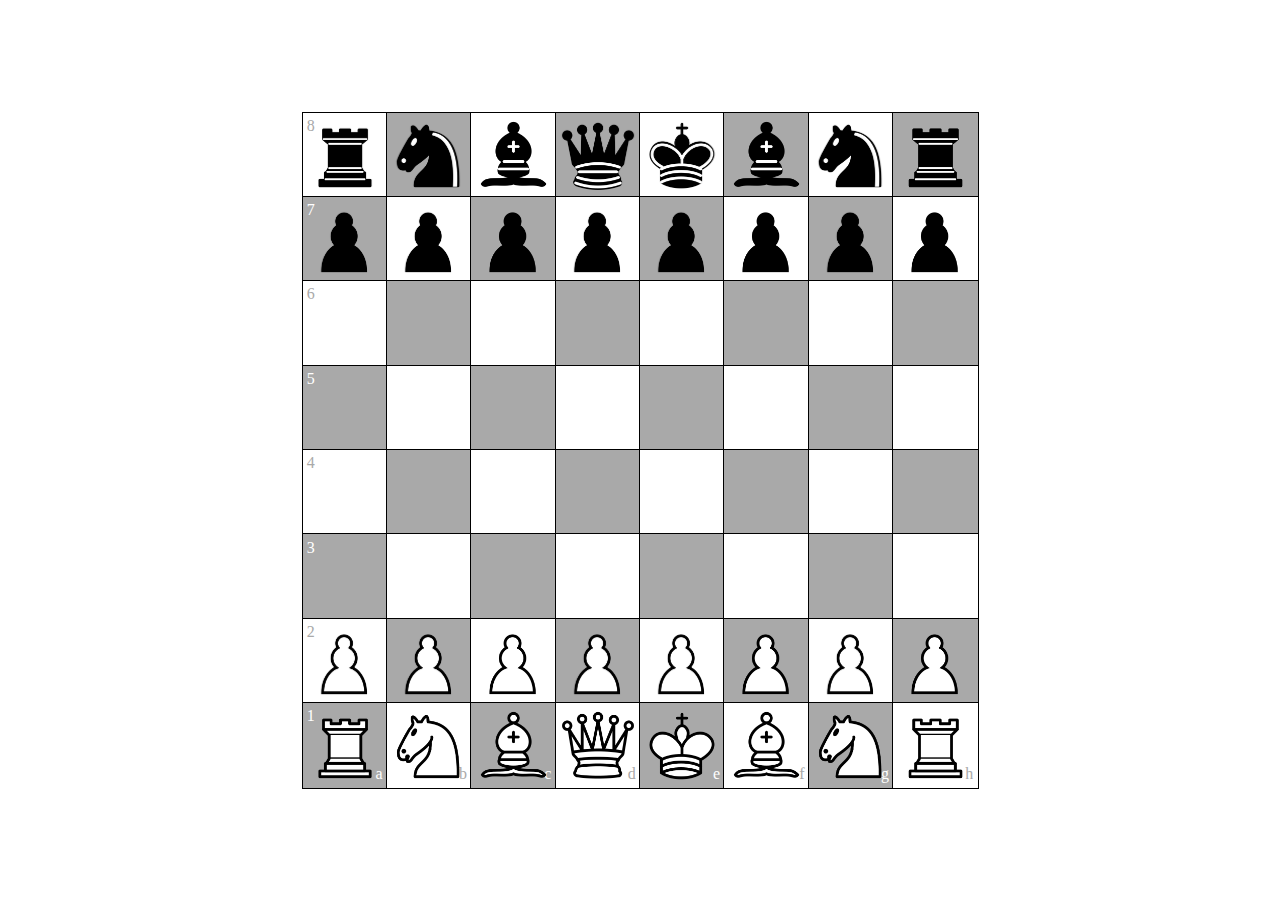
==== docs/index.html @ 194cc3e2 "Created file structure compliant with Jekyll publishing system. More information can be found here: " ====
<!DOCTYPE html>
<html lang="en">
<head>
    <meta charset="UTF-8">
    <meta name="viewport" content="width=device-width, initial-scale=1.0">
    <title>Simple Chess</title>
    <link rel="icon" href="assets/images/favicon.ico" type="image/x-icon" >
    <link rel="stylesheet" href="assets/css/styles.css" type="text/css">
</head>
<body>
    <div id="board"></div>
    <!--    .js files with import and export statements require type="module" to function properly.
            https://www.javascripttutorial.net/es6-modules/
    -->
    <script src="assets/script/board.js" type="module"></script>
</body>
</html>
---- docs/assets/css/styles.css ----
body{
    margin: 0px;
    padding: 0px;
}

/*  Link for explanation of CSS Grid: 
    https://css-tricks.com/snippets/css/complete-guide-grid/#aa-introduction-to-css-grid 
*/
#board{
    --board-size: min(75vw, 75vh);
    width: var(--board-size);
    height: var(--board-size);
    display: grid;
    grid-template: repeat(8, 1fr) / repeat(8, 1fr);
    grid-auto-flow: row;
    gap: 0px 0px;
    -webkit-user-select: none; /* Safari compatibility */
    user-select: none;
    position: absolute;
    top: 0px;
    left: 0px;
    bottom: 0px;
    right: 0px;
    margin: auto;
}

.square{
    outline: solid 1px black;
    position: relative;
    grid-row: auto / span 1;
    grid-column: auto / span 1;
}

.square.light{
    background-color: white;
}

.square.dark{
    background-color: darkgray;
}

/*  Link to position to top left and top right of container: 
    https://techstacker.com/put-elements-bottom-container-css/ 
 */
.label{
    margin: 5%;
    position: absolute;
    font-size: min(16px, 5cqw);
}

.square.light > .label{
    color: darkgray;
}

.square.dark > .label{
    color: white;
}

.label.row{
    top: 0px;
    left: 0px;
}

.label.column{
    bottom: 0px;
    right: 0px;
}

/*  Link with spritesheets in CSS
    https://www.tutorialstonight.com/background-image-in-css#how-to-add
    https://stackoverflow.com/questions/2430206/how-can-i-scale-an-image-in-a-css-sprite#answer-56664704
    Honestly, I still do not understand why this works, but it does.
*/
.sprite{
    background-image: url("/images/ChessMenSpriteSheet.png");
    background-repeat: no-repeat;
    width: 100%;
    height: 100%;
    background-size: 600% 200%;
    z-index: initial;
    position: absolute;
    top: 0px;
    left: 0px;
}

.white{
    background-position-y: 0%;
}

.black{
    background-position-y: 100%;
}

.king{
    background-position-x: 0%;
}

.queen{
    background-position-x: 20%;
}

.bishop{
    background-position-x: 40%;
}

.knight{
    background-position-x: 60%;
}

.rook{
    background-position-x: 80%;
}

.pawn{
    background-position-x: 100%;
}

/*  Useful cursor effects for usability purposes
    https://developer.mozilla.org/en-US/docs/Web/CSS/cursor
*/
#board:hover{
    cursor: default;
}

.square:has(> .sprite):hover{
    cursor: grab;
}

.sprite.selected{
    position: absolute;
    z-index: 1;
}
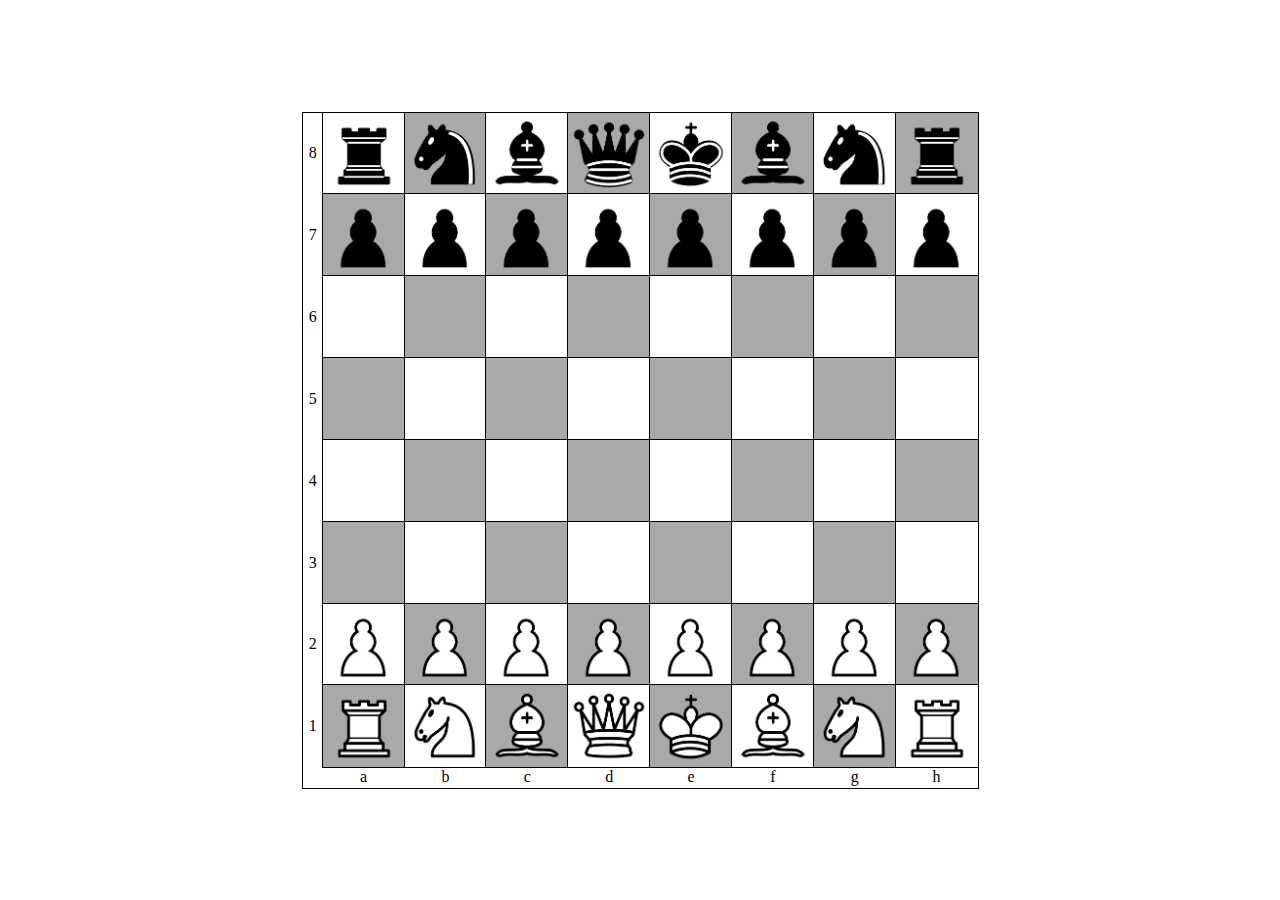
==== commit 5574ec37: "The row and column labels appear on the side of the board so that they are visible at all times inst" ====
--- a/docs/index.html
+++ b/docs/index.html
@@ -8,10 +8,16 @@
     <link rel="stylesheet" href="assets/css/styles.css" type="text/css">
 </head>
 <body>
-    <div id="board"></div>
-    <!--    .js files with import and export statements require type="module" to function properly.
-            https://www.javascripttutorial.net/es6-modules/
+    <div id="board-container">
+        <div id="row-label-container"></div>
+        <div id="column-label-container"></div>
+        <div id="turn-container"></div>
+        <div id="board"></div>
+    </div>
+    <!--    
+    .js files with import and export statements require type="module" to function properly.
+    https://www.javascripttutorial.net/es6-modules/
     -->
-    <script src="assets/script/board.js" type="module"></script>
+    <script src="assets/script/front-back.js" type="module"></script>
 </body>
 </html>--- a/docs/assets/css/styles.css
+++ b/docs/assets/css/styles.css
@@ -3,25 +3,62 @@
     padding: 0px;
 }
 
-/*  Link for explanation of CSS Grid: 
-    https://css-tricks.com/snippets/css/complete-guide-grid/#aa-introduction-to-css-grid 
+/*  
+Link for explanation of CSS Grid: 
+https://css-tricks.com/snippets/css/complete-guide-grid/#aa-introduction-to-css-grid 
+
+Information about CSS Subgrid:
+https://catalincodes.com/posts/one-problem-solved-with-css-subgrid
 */
-#board{
-    --board-size: min(75vw, 75vh);
-    width: var(--board-size);
-    height: var(--board-size);
+#board-container{
+    width: 75vmin;
+    height: 75vmin;
+    border: solid 1px black;
     display: grid;
-    grid-template: repeat(8, 1fr) / repeat(8, 1fr);
-    grid-auto-flow: row;
+    grid-template-rows: 97% 3%;
+    grid-template-columns: 3% 97%;
     gap: 0px 0px;
     -webkit-user-select: none; /* Safari compatibility */
     user-select: none;
     position: absolute;
     top: 0px;
+    bottom: 0px;
     left: 0px;
-    bottom: 0px;
     right: 0px;
     margin: auto;
+}
+
+#row-label-container{
+    position: relative;
+    grid-row: 1 / span 1;
+    grid-column: 1 / span 1;
+    display: grid;
+    grid-template: repeat(8, 1fr) / 100%;
+    grid-auto-flow: column;
+}
+
+#column-label-container{
+    position: relative;
+    grid-row: 2 / span 1;
+    grid-column: 2 / span 1;
+    display: grid;
+    grid-template: 100% / repeat(8, 1fr);
+    grid-auto-flow: row;
+}
+
+#turn-container{
+    position: relative;
+    grid-row: 2 / span 1;
+    grid-column: 1 / span 1;
+}
+
+#board{
+    position: relative;
+    grid-row: 1 / span 1;
+    grid-column: 2 / span 1;
+    display: grid;
+    grid-template: repeat(8, 1fr) / repeat(8, 1fr);
+    grid-auto-flow: row;
 }
 
 .square{
@@ -39,48 +76,46 @@
     background-color: darkgray;
 }
 
-/*  Link to position to top left and top right of container: 
-    https://techstacker.com/put-elements-bottom-container-css/ 
- */
-.label{
-    margin: 5%;
-    position: absolute;
-    font-size: min(16px, 5cqw);
+.square.highlighted{
+    background-color: rgba(152, 255, 152, 0.5);
 }
 
-.square.light > .label{
-    color: darkgray;
+/*  
+Link to position to top left and top right of container: 
+https://techstacker.com/put-elements-bottom-container-css/ 
+*/
+.label{
+    position: relative;
+    grid-row: auto / span 1;
+    grid-column: auto / span 1;
+    font-size: 16px;
+    top: 0px;
+    bottom: 0px;
+    left: 0px;
+    right: 0px;
+    margin: auto;
 }
 
-.square.dark > .label{
-    color: white;
-}
-
-.label.row{
+/*  
+Link with spritesheets in CSS
+https://www.tutorialstonight.com/background-image-in-css#how-to-add
+https://stackoverflow.com/questions/2430206/how-can-i-scale-an-image-in-a-css-sprite#answer-56664704
+*/
+.sprite{
+    background-image: url("../images/ChessMenSpriteSheet.png");
+    background-repeat: no-repeat;
+    width: 100%;
+    height: 100%;
+    background-size: 600% 200%;
+    z-index: 0;
+    position: absolute;
     top: 0px;
     left: 0px;
 }
 
-.label.column{
-    bottom: 0px;
-    right: 0px;
-}
-
-/*  Link with spritesheets in CSS
-    https://www.tutorialstonight.com/background-image-in-css#how-to-add
-    https://stackoverflow.com/questions/2430206/how-can-i-scale-an-image-in-a-css-sprite#answer-56664704
-    Honestly, I still do not understand why this works, but it does.
-*/
-.sprite{
-    background-image: url("/images/ChessMenSpriteSheet.png");
-    background-repeat: no-repeat;
-    width: 100%;
-    height: 100%;
-    background-size: 600% 200%;
-    z-index: initial;
+.sprite.selected{
     position: absolute;
-    top: 0px;
-    left: 0px;
+    z-index: 1;
 }
 
 .white{
@@ -115,8 +150,9 @@
     background-position-x: 100%;
 }
 
-/*  Useful cursor effects for usability purposes
-    https://developer.mozilla.org/en-US/docs/Web/CSS/cursor
+/*  
+Useful cursor effects for usability purposes
+https://developer.mozilla.org/en-US/docs/Web/CSS/cursor
 */
 #board:hover{
     cursor: default;
@@ -124,9 +160,4 @@
 
 .square:has(> .sprite):hover{
     cursor: grab;
-}
-
-.sprite.selected{
-    position: absolute;
-    z-index: 1;
 }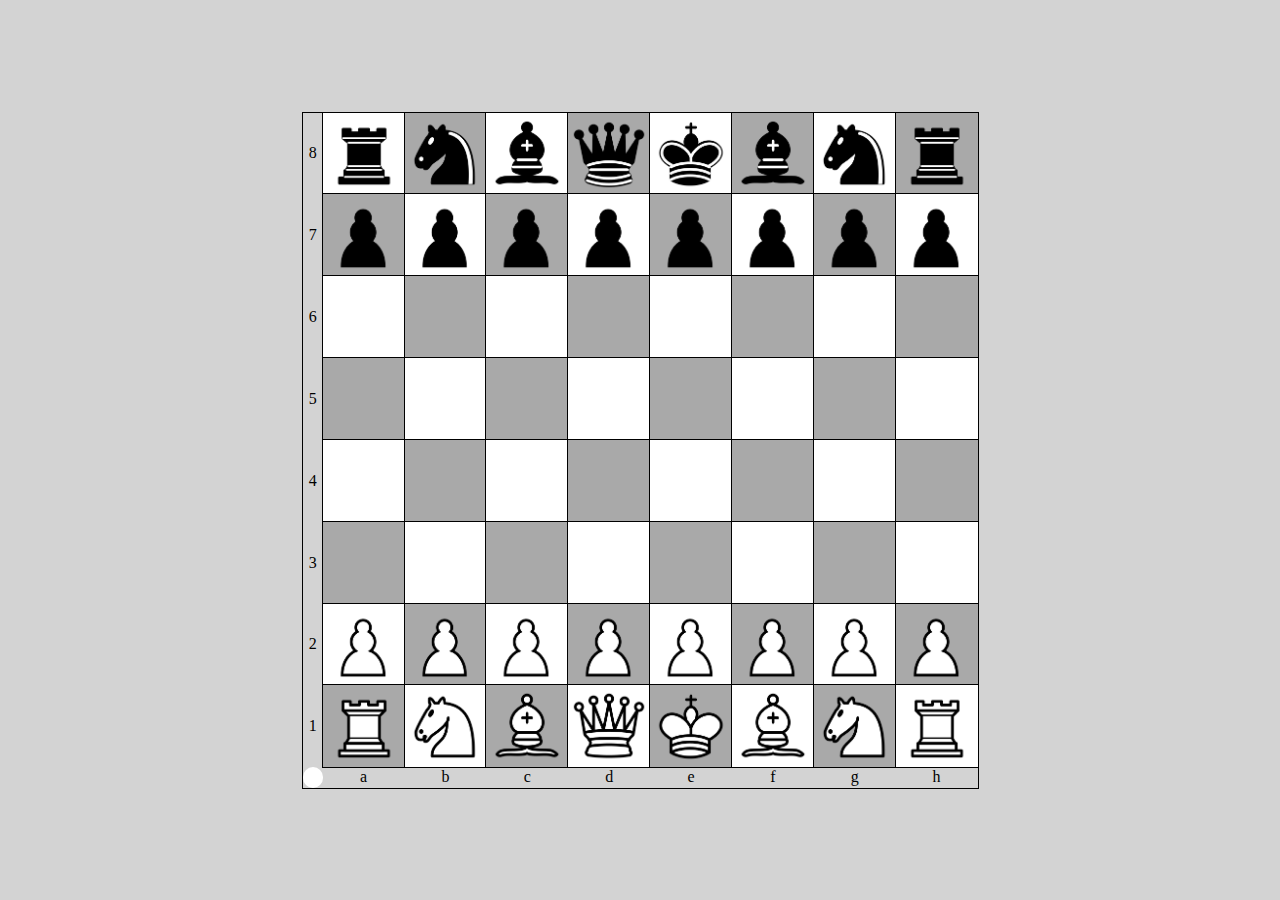
==== commit 29f9553c: "Added a circular turn indicator so that it is clear which side is to move." ====
--- a/docs/index.html
+++ b/docs/index.html
@@ -11,7 +11,7 @@
     <div id="board-container">
         <div id="row-label-container"></div>
         <div id="column-label-container"></div>
-        <div id="turn-container"></div>
+        <div id="turn-container" class="white"></div>
         <div id="board"></div>
     </div>
     <!--    
--- a/docs/assets/css/styles.css
+++ b/docs/assets/css/styles.css
@@ -1,6 +1,7 @@
 body{
     margin: 0px;
     padding: 0px;
+    background-color: lightgray;
 }
 
 /*  
@@ -50,6 +51,9 @@
     position: relative;
     grid-row: 2 / span 1;
     grid-column: 1 / span 1;
+    width: 100%;
+    height: 100%;
+    border-radius: 50%; /* Get circular effect */
 }
 
 #board{
@@ -60,6 +64,17 @@
     grid-template: repeat(8, 1fr) / repeat(8, 1fr);
     grid-auto-flow: row;
 }
+
+/* Turn container CSS information */
+#turn-container.white{
+    background-color: white;
+}
+
+#turn-container.black{
+    background-color: black;
+}
+
+/* Square CSS information */
 
 .square{
     outline: solid 1px black;
@@ -88,7 +103,7 @@
     position: relative;
     grid-row: auto / span 1;
     grid-column: auto / span 1;
-    font-size: 16px;
+    font-size: clamp(0.5rem, 0.4 + 0.5vw, 0.75rem);
     top: 0px;
     bottom: 0px;
     left: 0px;
@@ -107,46 +122,46 @@
     width: 100%;
     height: 100%;
     background-size: 600% 200%;
-    z-index: 0;
-    position: absolute;
+    z-index: 1;
+    position: relative;
     top: 0px;
     left: 0px;
 }
 
 .sprite.selected{
     position: absolute;
-    z-index: 1;
+    z-index: 2;
 }
 
-.white{
+.sprite.white{
     background-position-y: 0%;
 }
 
-.black{
+.sprite.black{
     background-position-y: 100%;
 }
 
-.king{
+.sprite.king{
     background-position-x: 0%;
 }
 
-.queen{
+.sprite.queen{
     background-position-x: 20%;
 }
 
-.bishop{
+.sprite.bishop{
     background-position-x: 40%;
 }
 
-.knight{
+.sprite.knight{
     background-position-x: 60%;
 }
 
-.rook{
+.sprite.rook{
     background-position-x: 80%;
 }
 
-.pawn{
+.sprite.pawn{
     background-position-x: 100%;
 }
 
